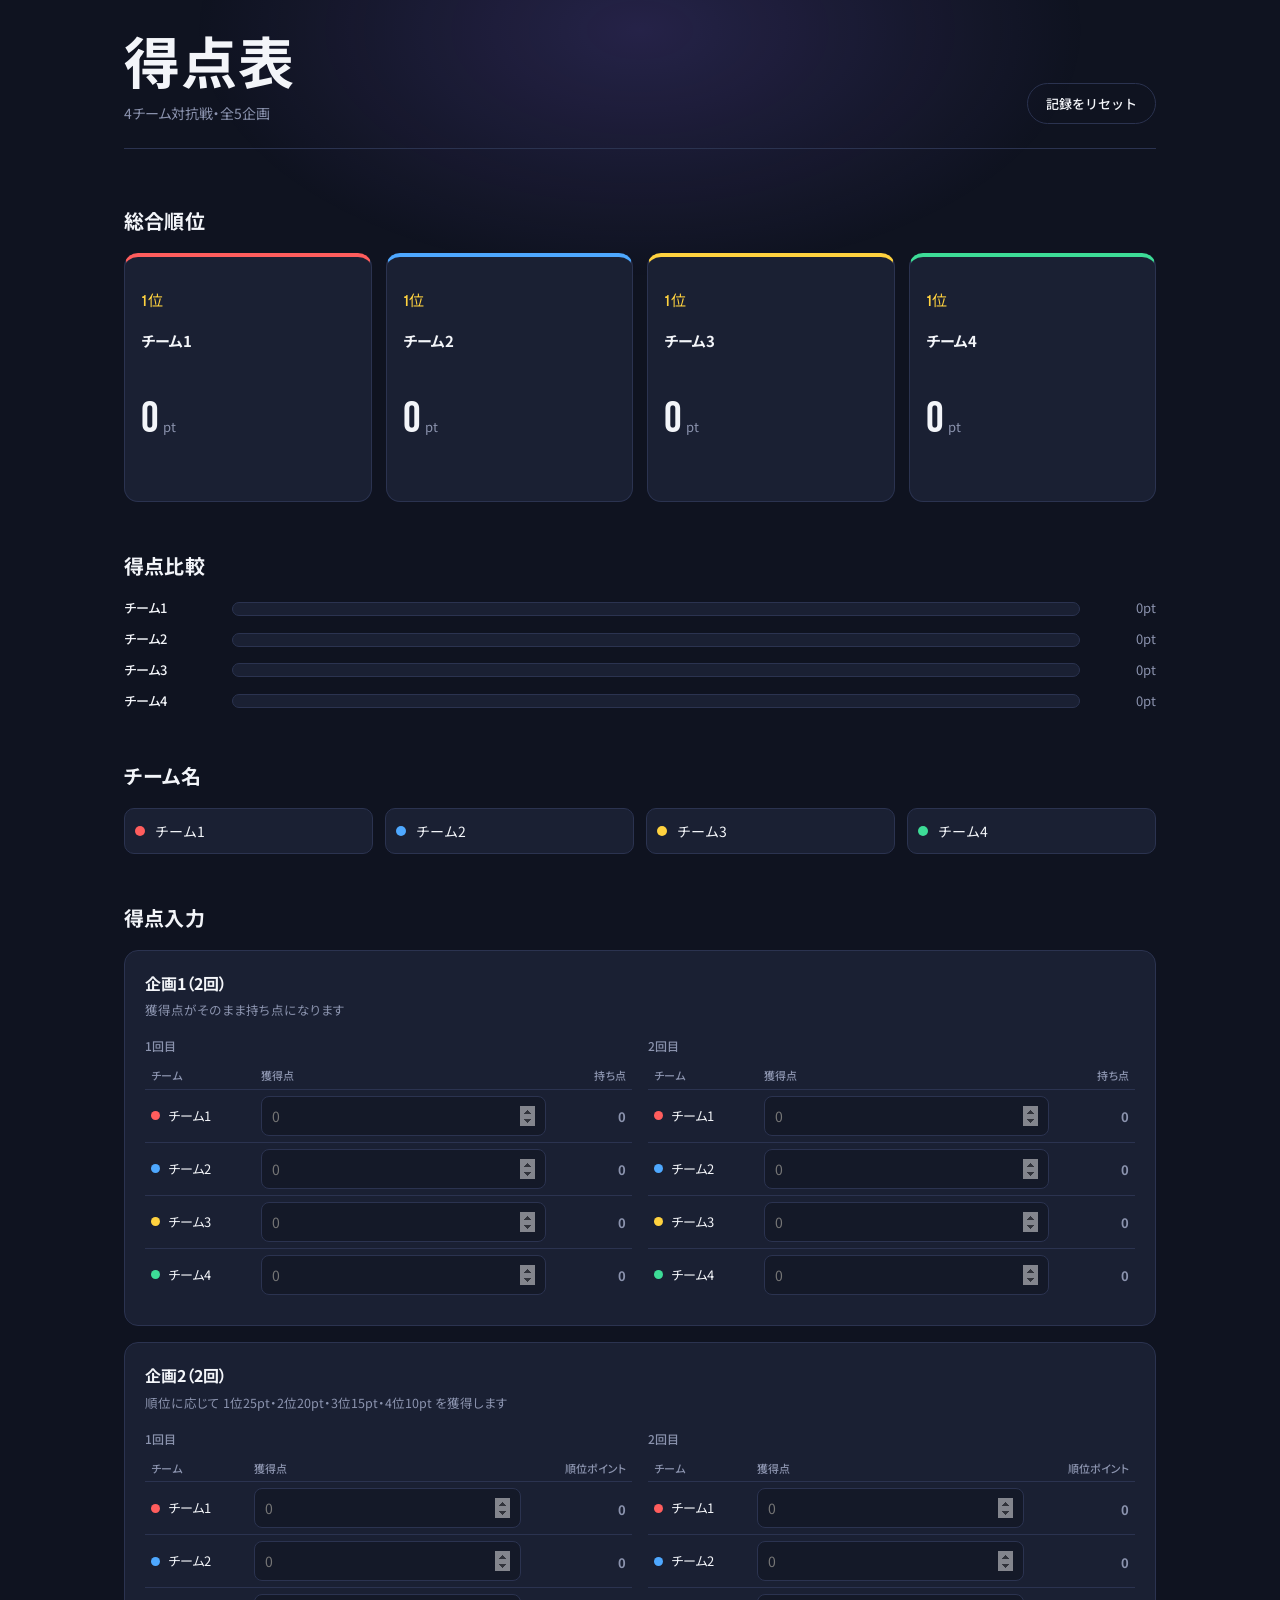
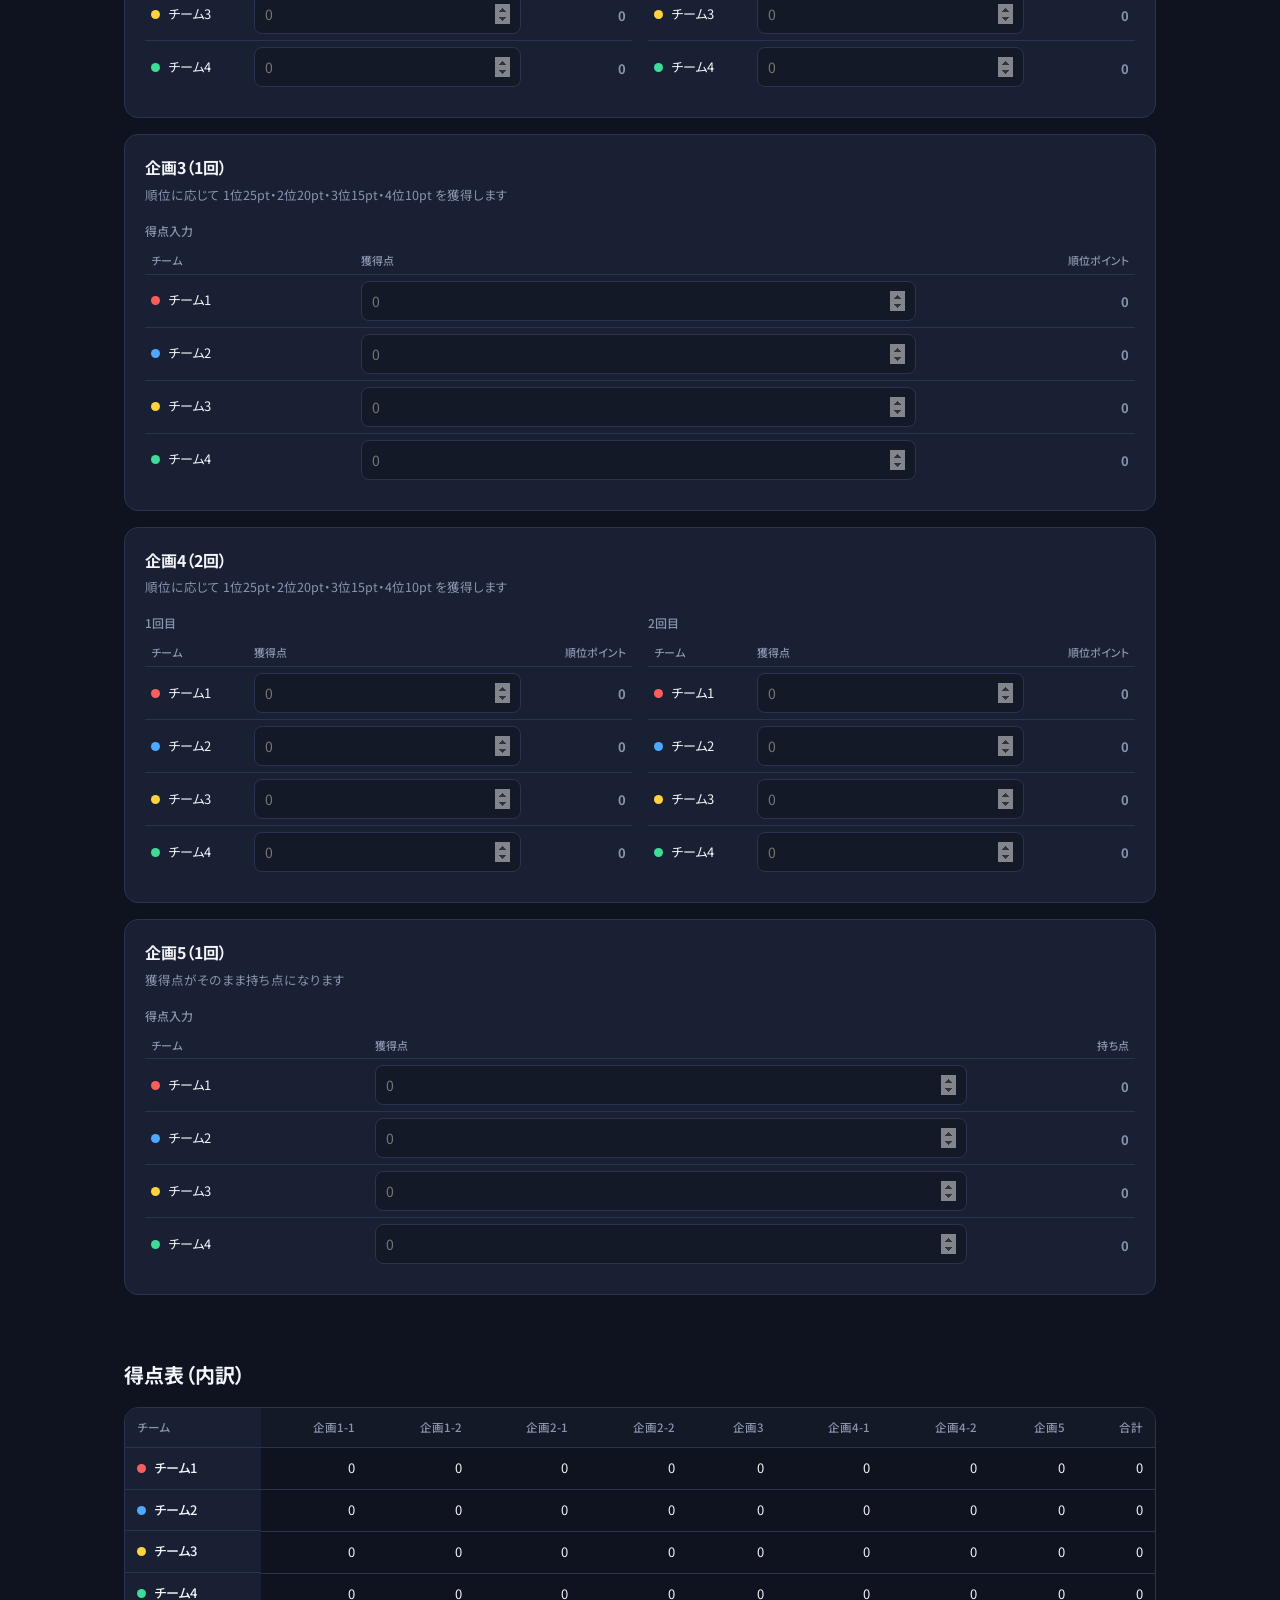
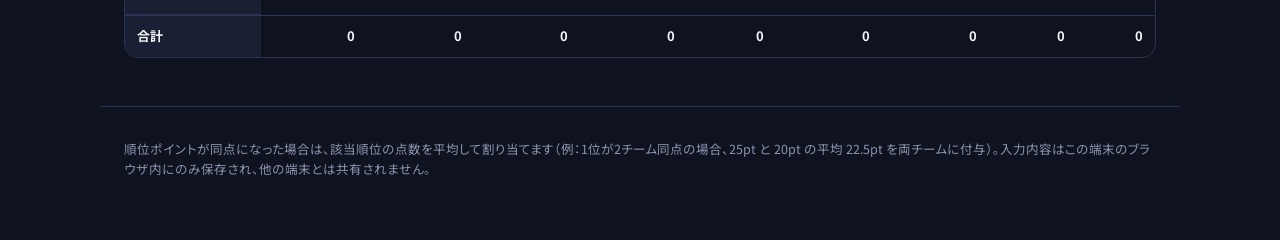
==== vol6/point/index.html @ 8617a9bd "ステーキ修正・点数実装" ====
<!DOCTYPE html>
<html lang="ja">
<head>
<meta charset="UTF-8">
<meta name="viewport" content="width=device-width, initial-scale=1.0">
<title>得点表 | 4チーム対抗戦</title>
<meta name="description" content="4チーム対抗戦の得点をリアルタイムで集計する得点表">
<link rel="preconnect" href="https://fonts.googleapis.com">
<link rel="preconnect" href="https://fonts.gstatic.com" crossorigin>
<link href="https://fonts.googleapis.com/css2?family=Bebas+Neue&family=Noto+Sans+JP:wght@400;500;700;900&display=swap" rel="stylesheet">
<link rel="stylesheet" href="style.css">
</head>
<body>

<div class="glow" aria-hidden="true"></div>

<header class="site-header">
  <div class="header-row">
    <div>
      <h1>得点表</h1>
      <p class="subtitle">4チーム対抗戦・全5企画</p>
    </div>
    <button id="resetBtn" class="btn btn-ghost" type="button">記録をリセット</button>
  </div>
</header>

<main>

  <section class="standings" aria-labelledby="standings-heading">
    <h2 id="standings-heading">総合順位</h2>
    <div class="standings-grid" id="standingsGrid"></div>
  </section>

  <section class="bars" aria-labelledby="bars-heading">
    <h2 id="bars-heading">得点比較</h2>
    <div class="bars-list" id="barsList"></div>
  </section>

  <section class="team-names" aria-labelledby="names-heading">
    <h2 id="names-heading">チーム名</h2>
    <div class="names-grid" id="namesGrid"></div>
  </section>

  <section class="events" aria-labelledby="events-heading">
    <h2 id="events-heading">得点入力</h2>
    <div id="eventsContainer"></div>
  </section>

  <section class="breakdown" aria-labelledby="breakdown-heading">
    <h2 id="breakdown-heading">得点表（内訳）</h2>
    <div class="table-scroll">
      <table id="breakdownTable"></table>
    </div>
  </section>

</main>

<footer class="site-footer">
  <p>順位ポイントが同点になった場合は、該当順位の点数を平均して割り当てます（例：1位が2チーム同点の場合、25pt と 20pt の平均 22.5pt を両チームに付与）。入力内容はこの端末のブラウザ内にのみ保存され、他の端末とは共有されません。</p>
</footer>

<script src="script.js"></script>
</body>
</html>
---- vol6/point/style.css ----
/* ---------------------------------------------------
   得点表 — 4チーム対抗戦
   Tokens
--------------------------------------------------- */
:root{
  --bg: #0F1320;
  --bg-alt: #141928;
  --panel: #1A2033;
  --panel-2: #212843;
  --line: #2B3350;
  --text: #F3F5F9;
  --text-muted: #8B93AE;
  --accent: #8C6BFF;
  --accent-soft: rgba(140,107,255,0.16);

  --t1: #FF5D5D;
  --t2: #4EA8FF;
  --t3: #FFD23F;
  --t4: #3DDC97;

  --radius-panel: 14px;
  --radius-pill: 999px;
  --font-display: "Bebas Neue", "Noto Sans JP", sans-serif;
  --font-body: "Noto Sans JP", "Hiragino Sans", sans-serif;
}

@media (prefers-reduced-motion: reduce){
  * { animation-duration: 0.001ms !important; transition-duration: 0.001ms !important; }
}

*{ box-sizing: border-box; }

html{ scroll-behavior: smooth; }

body{
  margin:0;
  background: var(--bg);
  color: var(--text);
  font-family: var(--font-body);
  font-feature-settings: "palt";
  line-height: 1.6;
  position: relative;
  overflow-x: hidden;
}

.glow{
  position: fixed;
  top: -220px;
  left: 50%;
  transform: translateX(-50%);
  width: 900px;
  height: 500px;
  background: radial-gradient(ellipse at center, rgba(140,107,255,0.18) 0%, rgba(140,107,255,0) 70%);
  pointer-events: none;
  z-index: 0;
}

main, header, footer{
  position: relative;
  z-index: 1;
  max-width: 1080px;
  margin: 0 auto;
  padding: 0 24px;
}

h1, h2, h3{
  margin: 0;
  font-weight: 700;
}

h2{
  font-size: 20px;
  letter-spacing: 0.01em;
  margin-bottom: 16px;
  padding-top: 48px;
}

/* ---------------- Header ---------------- */
.site-header{
  padding-top: 40px;
  padding-bottom: 8px;
}
.header-row{
  display:flex;
  justify-content: space-between;
  align-items: flex-end;
  gap: 16px;
  flex-wrap: wrap;
  border-bottom: 1px solid var(--line);
  padding-bottom: 24px;
}
.site-header h1{
  font-family: var(--font-display);
  font-size: 56px;
  letter-spacing: 0.02em;
  line-height: 1;
}
.subtitle{
  margin: 6px 0 0;
  color: var(--text-muted);
  font-size: 14px;
}

/* ---------------- Buttons / inputs ---------------- */
.btn{
  font-family: var(--font-body);
  font-size: 13px;
  font-weight: 500;
  padding: 10px 18px;
  border-radius: var(--radius-pill);
  border: 1px solid var(--line);
  background: var(--panel);
  color: var(--text);
  cursor: pointer;
  transition: border-color .15s ease, background .15s ease;
}
.btn:hover{ border-color: var(--accent); }
.btn:focus-visible{ outline: 2px solid var(--accent); outline-offset: 2px; }
.btn-ghost{ background: transparent; }

input[type="number"], input[type="text"]{
  font-family: var(--font-body);
  background: var(--bg-alt);
  border: 1px solid var(--line);
  color: var(--text);
  border-radius: 8px;
  padding: 9px 10px;
  font-size: 14px;
  width: 100%;
}
input[type="number"]{ font-variant-numeric: tabular-nums; }
input:focus-visible{
  outline: 2px solid var(--accent);
  outline-offset: 1px;
  border-color: var(--accent);
}
input::-webkit-outer-spin-button,
input::-webkit-inner-spin-button{ opacity: 0.5; }

/* ---------------- Standings ---------------- */
.standings-grid{
  display: grid;
  grid-template-columns: repeat(4, 1fr);
  gap: 14px;
}
.standing-card{
  background: var(--panel);
  border: 1px solid var(--line);
  border-top: 4px solid var(--team-color, var(--accent));
  border-radius: var(--radius-panel);
  padding: 18px 16px 16px;
  min-width: 0;
}
.standing-rank{
  font-family: var(--font-display);
  font-size: 15px;
  color: var(--text-muted);
  letter-spacing: 0.04em;
}
.standing-rank.is-first{ color: var(--t3); }
.standing-name{
  font-size: 15px;
  font-weight: 700;
  margin: 4px 0 10px;
  overflow-wrap: anywhere;
}
.standing-total{
  font-family: var(--font-display);
  font-size: 44px;
  line-height: 1;
  font-variant-numeric: tabular-nums;
}
.standing-total .unit{
  font-family: var(--font-body);
  font-size: 13px;
  color: var(--text-muted);
  margin-left: 4px;
}

/* ---------------- Bars ---------------- */
.bars-list{
  display:flex;
  flex-direction: column;
  gap: 10px;
}
.bar-row{
  display:grid;
  grid-template-columns: 96px 1fr 64px;
  align-items:center;
  gap: 12px;
}
.bar-row .bar-team{
  font-size: 13px;
  font-weight: 500;
  overflow: hidden;
  text-overflow: ellipsis;
  white-space: nowrap;
}
.bar-track{
  background: var(--panel);
  border: 1px solid var(--line);
  border-radius: var(--radius-pill);
  height: 14px;
  overflow: hidden;
}
.bar-fill{
  height: 100%;
  border-radius: var(--radius-pill);
  background: var(--team-color, var(--accent));
  transition: width .4s ease;
  width: 0%;
}
.bar-row .bar-value{
  font-variant-numeric: tabular-nums;
  font-size: 13px;
  color: var(--text-muted);
  text-align: right;
}

/* ---------------- Team name editor ---------------- */
.names-grid{
  display:grid;
  grid-template-columns: repeat(4, 1fr);
  gap: 12px;
}
.name-field{
  display:flex;
  align-items:center;
  gap: 8px;
  background: var(--panel);
  border: 1px solid var(--line);
  border-radius: 10px;
  padding: 8px 10px;
}
.name-dot{
  width: 10px;
  height: 10px;
  border-radius: 50%;
  background: var(--team-color);
  flex: none;
}
.name-field input{ border: none; background: transparent; padding: 4px 2px; }
.name-field input:focus-visible{ outline: none; }

/* ---------------- Event cards ---------------- */
.event-card{
  background: var(--panel);
  border: 1px solid var(--line);
  border-radius: var(--radius-panel);
  padding: 20px 20px 6px;
  margin-bottom: 16px;
}
.event-head{
  display:flex;
  align-items: baseline;
  gap: 10px;
  flex-wrap: wrap;
  margin-bottom: 4px;
}
.event-head h3{
  font-size: 16px;
}
.event-rule{
  color: var(--text-muted);
  font-size: 12.5px;
  margin: 0 0 16px;
}
.rounds{
  display:grid;
  grid-template-columns: repeat(auto-fit, minmax(260px, 1fr));
  gap: 16px;
  padding-bottom: 18px;
}
.round-label{
  font-size: 12px;
  color: var(--text-muted);
  margin: 0 0 8px;
  font-weight: 500;
}
.round-table{
  width: 100%;
  border-collapse: collapse;
}
.round-table th{
  text-align: left;
  font-size: 11px;
  color: var(--text-muted);
  font-weight: 500;
  padding: 4px 6px;
  border-bottom: 1px solid var(--line);
}
.round-table td{
  padding: 6px 6px;
  border-bottom: 1px solid var(--line);
  vertical-align: middle;
}
.round-table tr:last-child td{ border-bottom: none; }
.team-tag{
  display:flex;
  align-items:center;
  gap: 8px;
  font-size: 13px;
  min-width: 0;
}
.team-tag .dot{
  width: 9px; height: 9px; border-radius: 50%;
  background: var(--team-color);
  flex: none;
}
.team-tag span{
  overflow: hidden;
  text-overflow: ellipsis;
  white-space: nowrap;
}
.score-input{ width: 74px; }
.point-badge{
  font-variant-numeric: tabular-nums;
  font-size: 13px;
  font-weight: 700;
  color: var(--text-muted);
  min-width: 40px;
  text-align: right;
  display: inline-block;
}
.point-badge.is-lead{ color: var(--t3); }

/* ---------------- Breakdown table ---------------- */
.table-scroll{
  overflow-x: auto;
  border: 1px solid var(--line);
  border-radius: var(--radius-panel);
  margin-bottom: 48px;
}
#breakdownTable{
  border-collapse: collapse;
  width: 100%;
  min-width: 720px;
  font-size: 13px;
}
#breakdownTable th, #breakdownTable td{
  padding: 10px 12px;
  border-bottom: 1px solid var(--line);
  text-align: right;
  white-space: nowrap;
  font-variant-numeric: tabular-nums;
}
#breakdownTable th:first-child, #breakdownTable td:first-child{
  text-align: left;
  position: sticky;
  left: 0;
  background: var(--panel);
}
#breakdownTable thead th{
  color: var(--text-muted);
  font-weight: 500;
  font-size: 11.5px;
  background: var(--bg-alt);
}
#breakdownTable tbody tr:last-child td{ border-bottom: none; }
#breakdownTable tbody tr.total-row td{
  font-weight: 700;
  color: var(--text);
  border-top: 1px solid var(--line);
}
#breakdownTable td.team-cell{
  display:flex;
  align-items:center;
  gap: 8px;
  font-weight: 500;
}
#breakdownTable td.team-cell .dot{
  width: 9px; height: 9px; border-radius: 50%;
  background: var(--team-color);
  flex: none;
}

/* ---------------- Footer ---------------- */
.site-footer{
  color: var(--text-muted);
  font-size: 12.5px;
  padding-bottom: 48px;
  border-top: 1px solid var(--line);
  padding-top: 20px;
}

/* ---------------- Responsive ---------------- */
@media (max-width: 760px){
  .site-header h1{ font-size: 42px; }
  .standings-grid{ grid-template-columns: repeat(2, 1fr); }
  .names-grid{ grid-template-columns: repeat(2, 1fr); }
  .bar-row{ grid-template-columns: 76px 1fr 50px; }
  h2{ font-size: 18px; }
}

@media (max-width: 480px){
  .standings-grid{ grid-template-columns: 1fr 1fr; }
  .standing-total{ font-size: 34px; }
}
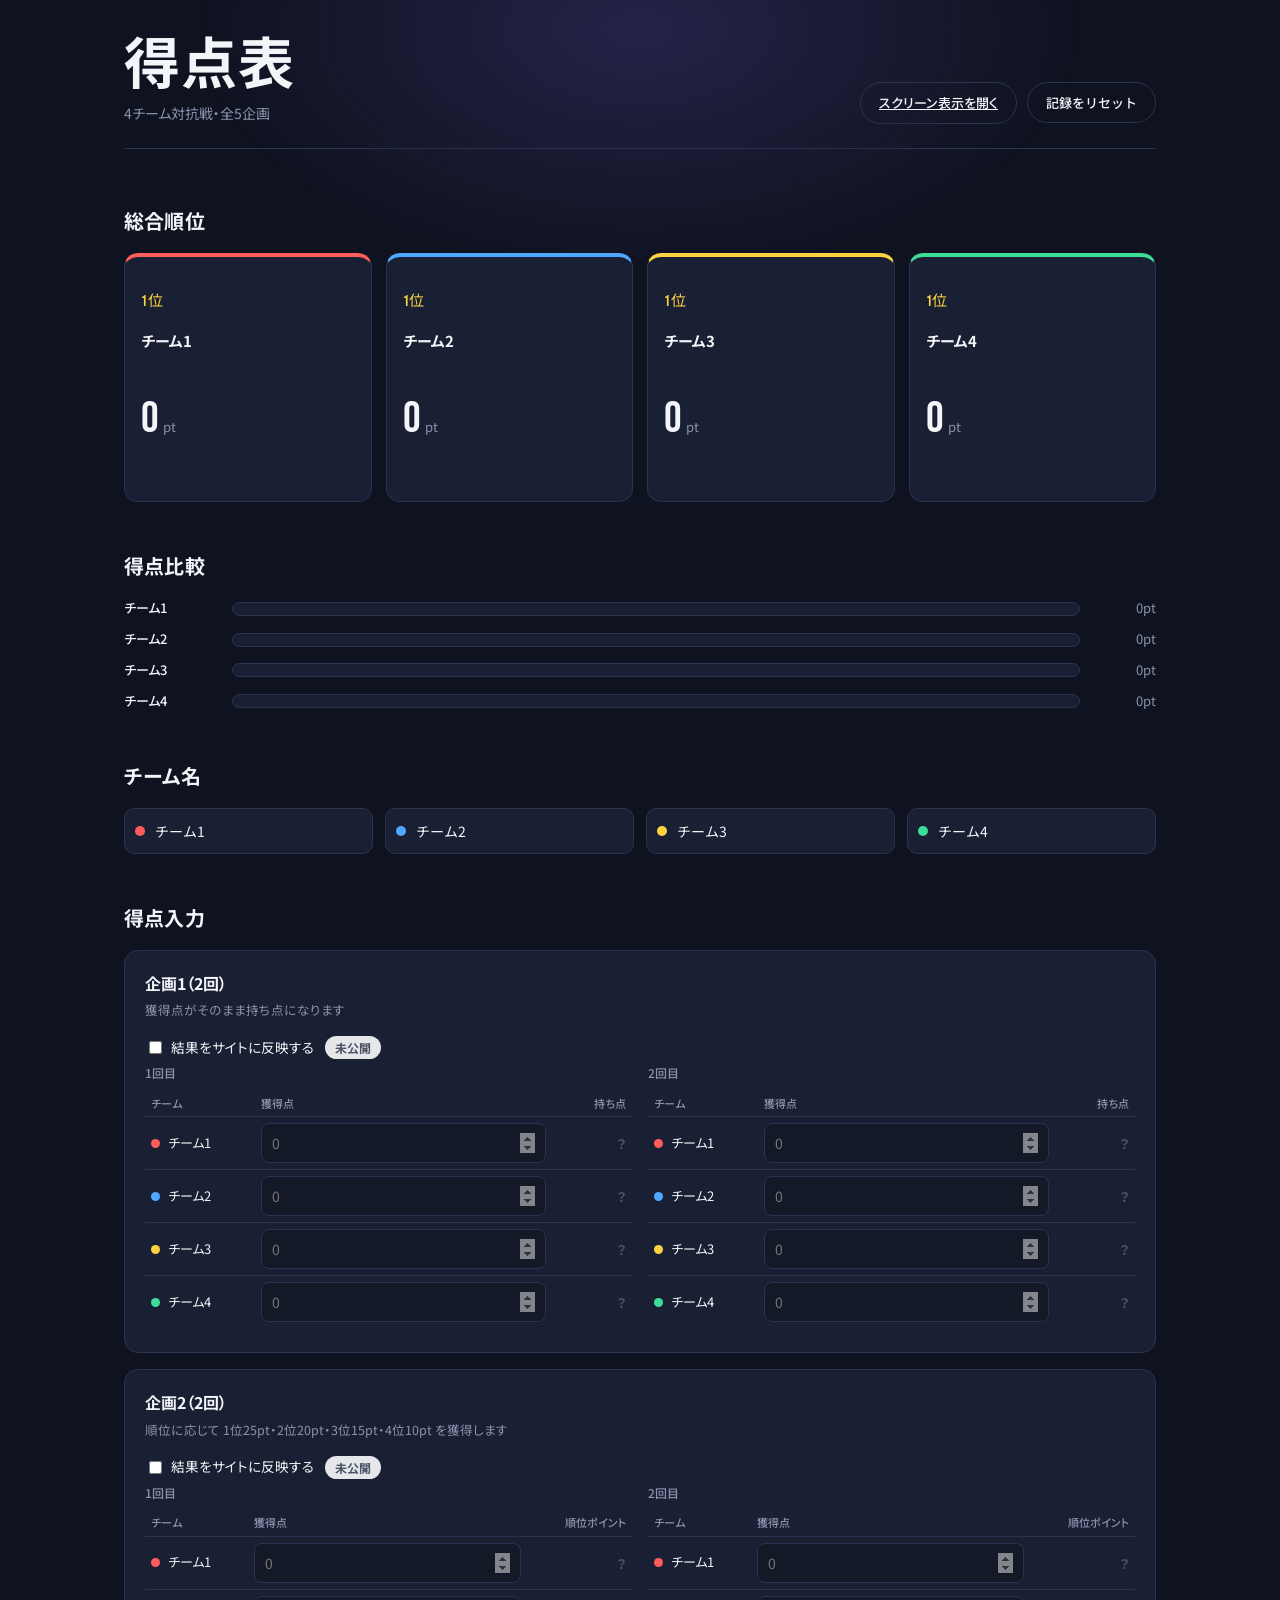
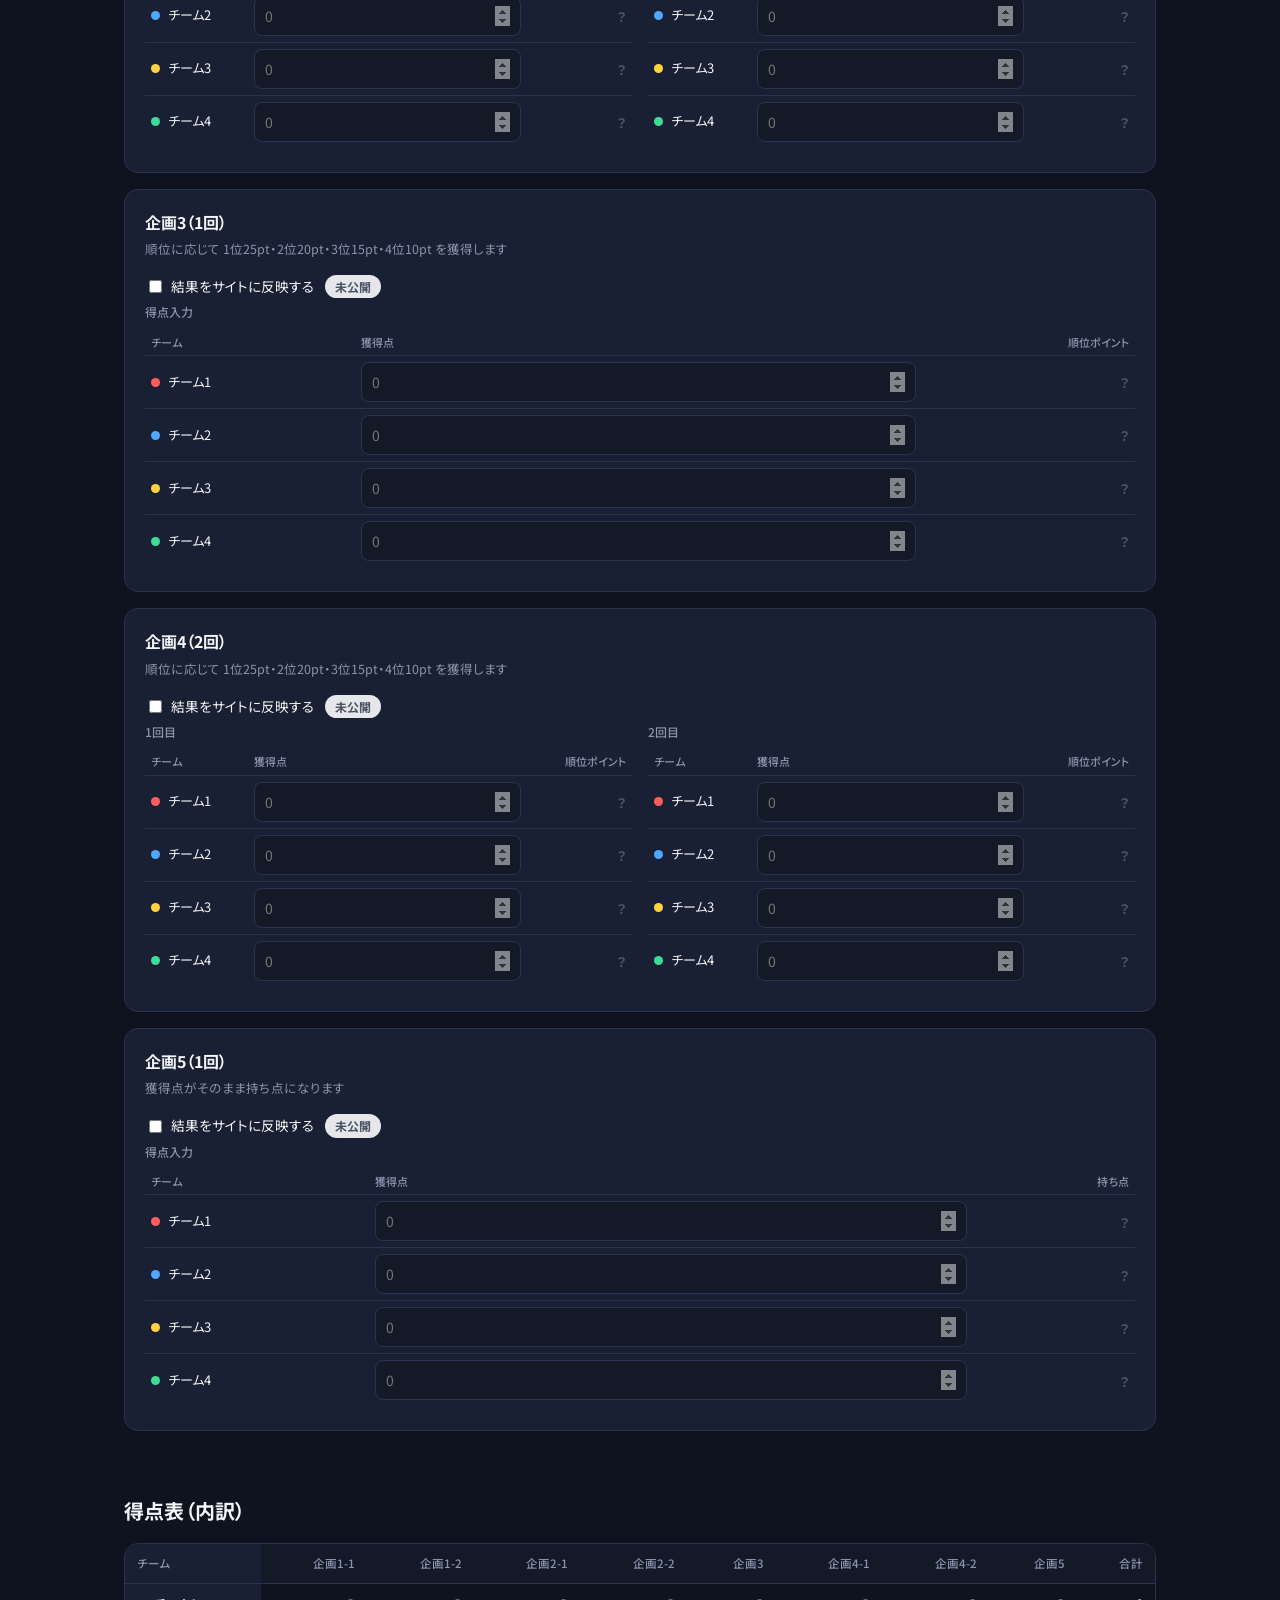
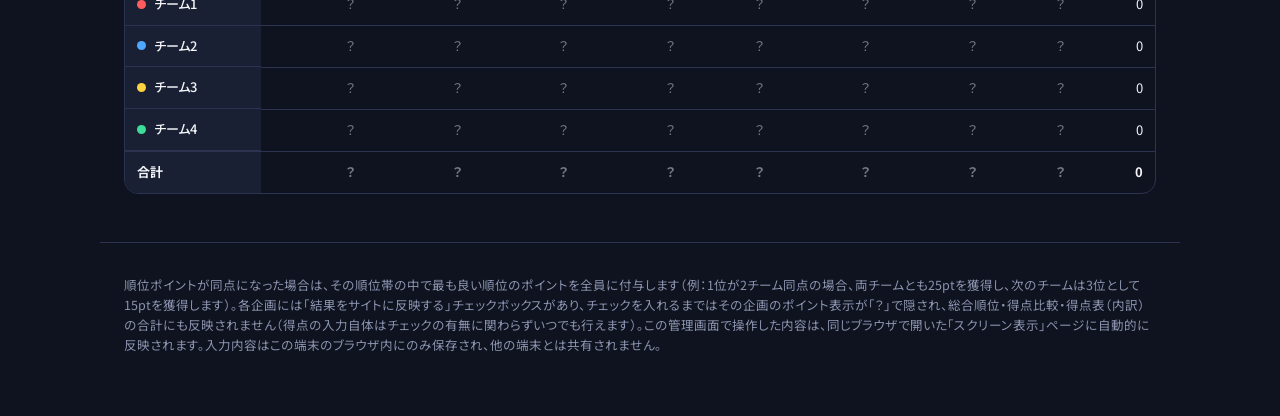
==== commit 2afd583f: "軽微な修正" ====
--- a/vol6/point/index.html
+++ b/vol6/point/index.html
@@ -20,7 +20,10 @@
       <h1>得点表</h1>
       <p class="subtitle">4チーム対抗戦・全5企画</p>
     </div>
-    <button id="resetBtn" class="btn btn-ghost" type="button">記録をリセット</button>
+    <div style="display:flex;align-items:center;gap:10px;">
+      <a href="display.html" target="_blank" rel="noopener" class="btn btn-ghost">スクリーン表示を開く</a>
+      <button id="resetBtn" class="btn btn-ghost" type="button">記録をリセット</button>
+    </div>
   </div>
 </header>
 
@@ -56,9 +59,10 @@
 </main>
 
 <footer class="site-footer">
-  <p>順位ポイントが同点になった場合は、該当順位の点数を平均して割り当てます（例：1位が2チーム同点の場合、25pt と 20pt の平均 22.5pt を両チームに付与）。入力内容はこの端末のブラウザ内にのみ保存され、他の端末とは共有されません。</p>
+  <p>順位ポイントが同点になった場合は、その順位帯の中で最も良い順位のポイントを全員に付与します（例：1位が2チーム同点の場合、両チームとも25ptを獲得し、次のチームは3位として15ptを獲得します）。各企画には「結果をサイトに反映する」チェックボックスがあり、チェックを入れるまではその企画のポイント表示が「？」で隠され、総合順位・得点比較・得点表（内訳）の合計にも反映されません（得点の入力自体はチェックの有無に関わらずいつでも行えます）。この管理画面で操作した内容は、同じブラウザで開いた「スクリーン表示」ページに自動的に反映されます。入力内容はこの端末のブラウザ内にのみ保存され、他の端末とは共有されません。</p>
 </footer>
 
+<script src="common.js"></script>
 <script src="script.js"></script>
 </body>
-</html>
+</html>
